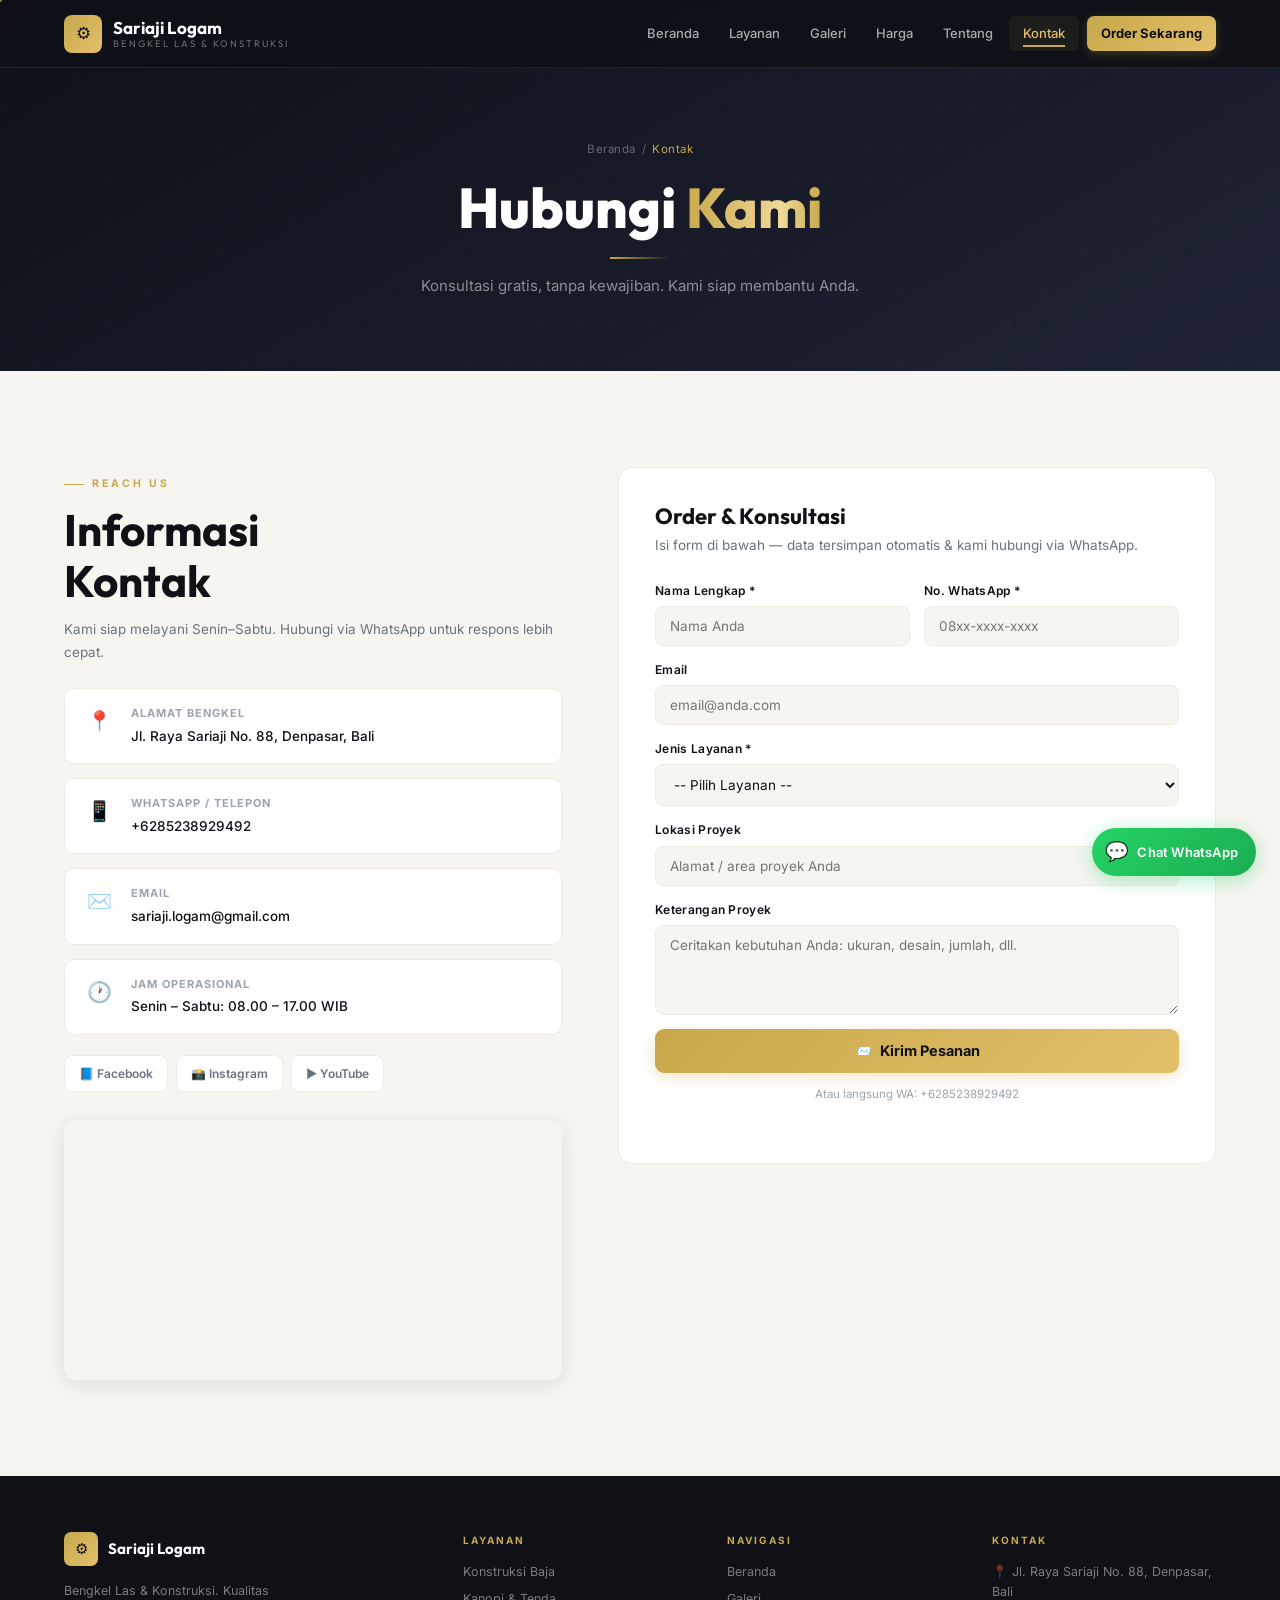
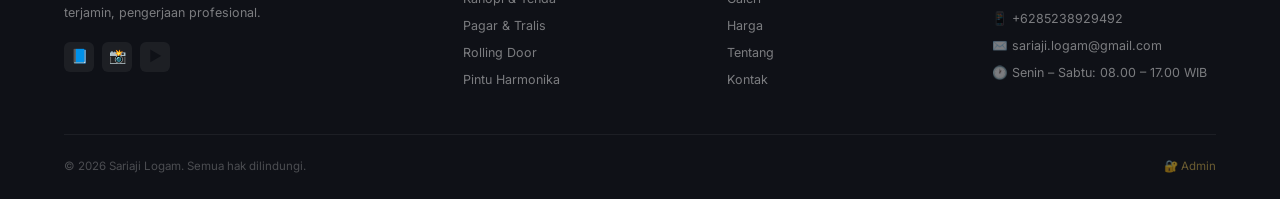
==== pages/kontak.html @ da73a46d "kedua" ====
<!DOCTYPE html>
<html lang="id">
<head>
<meta charset="UTF-8"/><meta name="viewport" content="width=device-width,initial-scale=1.0"/>
<title>Kontak – Sariaji Logam</title>
<link rel="stylesheet" href="../css/style.css"/>
<link rel="stylesheet" href="../css/animate.css"/>
<link rel="stylesheet" href="../css/pages.css"/>
</head>
<body>
<div id="nav-root"></div>

<div class="page-hero">
  <div class="page-hero-content">
    <div class="breadcrumb"><a href="../index.html">Beranda</a> / <span>Kontak</span></div>
    <h1>Hubungi <span class="gold-text gold-shimmer">Kami</span></h1>
    <p>Konsultasi gratis, tanpa kewajiban. Kami siap membantu Anda.</p>
  </div>
</div>

<section style="background:var(--light)">
  <div class="kontak-grid">
    <div>
      <div class="tag">Reach Us</div>
      <h2 class="sec-title">Informasi<br>Kontak</h2>
      <p style="font-size:13.5px;color:var(--muted);margin-top:8px;line-height:1.7">Kami siap melayani Senin–Sabtu. Hubungi via WhatsApp untuk respons lebih cepat.</p>
      <div class="kc-list" id="kcList"></div>
      <div class="sosmed-row" id="sosmedRow"></div>
      <div style="margin-top:28px;border-radius:12px;overflow:hidden;box-shadow:0 4px 20px rgba(15,17,23,.1)">
        <iframe
          src="https://www.google.com/maps/embed?pb=!1m18!1m12!1m3!1d7890.299536231312!2d115.12327974676799!3d-8.581595230432125!2m3!1f0!2f0!3f0!3m2!1i1024!2i768!4f13.1!3m3!1m2!1s0x2dd239eb7565d52b%3A0x7806059076174962!2sSariaji%20Logam!5e0!3m2!1sen!2sid!4v1772530484784!5m2!1sen!2sid"
          width="100%" height="260" style="border:0;display:block"
          allowfullscreen loading="lazy" referrerpolicy="no-referrer-when-downgrade">
        </iframe>
      </div>
    </div>

    <div class="order-form">
      <div id="formSuccess" class="form-success" style="display:none">
        <div class="check">✅</div>
        <h4>Pesanan Terkirim!</h4>
        <p>Data Anda sudah masuk. Tim kami akan menghubungi via WhatsApp segera.</p>
        <button onclick="resetForm()" class="btn btn-gold">+ Kirim Pesanan Lain</button>
      </div>
      <div id="formBody">
        <h3>Order & Konsultasi</h3>
        <p>Isi form di bawah — data tersimpan otomatis & kami hubungi via WhatsApp.</p>
        <div class="form-row">
          <div class="fg"><label>Nama Lengkap *</label><input type="text" id="fNama" placeholder="Nama Anda"/></div>
          <div class="fg"><label>No. WhatsApp *</label><input type="tel" id="fHP" placeholder="08xx-xxxx-xxxx"/></div>
        </div>
        <div class="fg"><label>Email</label><input type="email" id="fEmail" placeholder="email@anda.com"/></div>
        <div class="fg"><label>Jenis Layanan *</label>
          <select id="fLayanan">
            <option value="">-- Pilih Layanan --</option>
            <option>Konstruksi Baja</option>
            <option>Kanopi & Tenda</option>
            <option>Pagar & Tralis</option>
            <option>Rolling Door</option>
            <option>Pintu Besi / Harmonika</option>
            <option>Las & Fabrikasi Custom</option>
            <option>Lainnya</option>
          </select>
        </div>
        <div class="fg"><label>Lokasi Proyek</label><input type="text" id="fLokasi" placeholder="Alamat / area proyek Anda"/></div>
        <div class="fg"><label>Keterangan Proyek</label><textarea id="fPesan" placeholder="Ceritakan kebutuhan Anda: ukuran, desain, jumlah, dll."></textarea></div>
        <button class="btn-submit" id="btnKirim" onclick="kirimPesanan()">
          <span id="btnIcon">📨</span>
          <span id="btnText">Kirim Pesanan</span>
        </button>
        <p style="text-align:center;font-size:11.5px;color:var(--muted2);margin-top:12px" id="waInfo"></p>
      </div>
    </div>
  </div>
</section>

<div id="footer-root"></div>
<script src="../js/app.js"></script>
<script>
document.getElementById('nav-root').innerHTML    = renderNavbar('kontak','../');
document.getElementById('footer-root').innerHTML = renderFooter('../');

const info = Store.get('info');

document.getElementById('kcList').innerHTML = `
  <div class="kc"><div class="kc-icon">📍</div><div><div class="kc-lbl">Alamat Bengkel</div><div class="kc-val">${info.alamat}</div></div></div>
  <div class="kc"><div class="kc-icon">📱</div><div><div class="kc-lbl">WhatsApp / Telepon</div><div class="kc-val">+${info.wa}</div></div></div>
  <div class="kc"><div class="kc-icon">✉️</div><div><div class="kc-lbl">Email</div><div class="kc-val">${info.email}</div></div></div>
  <div class="kc"><div class="kc-icon">🕐</div><div><div class="kc-lbl">Jam Operasional</div><div class="kc-val">${info.jam}</div></div></div>`;

document.getElementById('sosmedRow').innerHTML = `
  <a href="${info.fb}" class="sosmed-pill">📘 Facebook</a>
  <a href="${info.ig}" class="sosmed-pill">📸 Instagram</a>
  <a href="${info.yt}" class="sosmed-pill">▶️ YouTube</a>`;

document.getElementById('waInfo').textContent = `Atau langsung WA: +${info.wa}`;

async function kirimPesanan() {
  const nama    = document.getElementById('fNama').value.trim();
  const hp      = document.getElementById('fHP').value.trim();
  const email   = document.getElementById('fEmail').value.trim();
  const layanan = document.getElementById('fLayanan').value;
  const lokasi  = document.getElementById('fLokasi').value.trim();
  const pesan   = document.getElementById('fPesan').value.trim();

  if (!nama||!hp||!layanan) { alert('Mohon lengkapi nama, nomor HP, dan jenis layanan.'); return; }

  const btn = document.getElementById('btnKirim');
  btn.disabled = true;
  document.getElementById('btnIcon').innerHTML = '<span class="spinner"></span>';
  document.getElementById('btnText').textContent = 'Mengirim...';

  const now = new Date();
  const tgl = now.toLocaleDateString('id-ID',{day:'2-digit',month:'2-digit',year:'numeric'}) + ' ' + now.toLocaleTimeString('id-ID',{hour:'2-digit',minute:'2-digit'});

  // Simpan ke localStorage dulu
  const pesanan = Store.get('pesanan') || [];
  const newOrder = { id: Date.now(), tanggal:tgl, nama, hp, email, layanan, lokasi, keterangan:pesan, status:'Menunggu' };
  pesanan.push(newOrder);
  Store.set('pesanan', pesanan);

  // Kirim ke Google Sheets
  try {
    await fetch(SHEETS_URL, {
      method:'POST', mode:'no-cors',
      headers:{'Content-Type':'application/json'},
      body: JSON.stringify({ tanggal:tgl, nama, hp, email, layanan, lokasi, keterangan:pesan })
    });
  } catch(e) { console.log('Sheets error:', e); }

  // Sukses
  document.getElementById('formBody').style.display = 'none';
  document.getElementById('formSuccess').style.display = 'block';

  // Buka WA
  const msg = `Halo Sariaji Logam! 👋\n\n*Nama:* ${nama}\n*No. HP:* ${hp}\n*Layanan:* ${layanan}\n*Lokasi:* ${lokasi||'-'}\n*Keterangan:* ${pesan||'-'}`;
  setTimeout(()=>window.open(`https://wa.me/${info.wa}?text=${encodeURIComponent(msg)}`,'_blank'), 800);
}

function resetForm() {
  ['fNama','fHP','fEmail','fLokasi','fPesan'].forEach(id=>document.getElementById(id).value='');
  document.getElementById('fLayanan').value='';
  document.getElementById('formSuccess').style.display='none';
  document.getElementById('formBody').style.display='block';
  const btn=document.getElementById('btnKirim');
  btn.disabled=false;
  document.getElementById('btnIcon').textContent='📨';
  document.getElementById('btnText').textContent='Kirim Pesanan';
}
</script>
<script src="js/animate.js"></script>
<script src="../js/animate.js"></script>
</body>
</html>
---- css/style.css ----
@import url('https://fonts.googleapis.com/css2?family=Outfit:wght@300;400;500;600;700;800&family=Inter:wght@300;400;500;600&display=swap');

:root {
  --dark:    #0f1117;
  --dark2:   #181c27;
  --dark3:   #1e2334;
  --gold:    #c8a84b;
  --gold2:   #e2c06a;
  --gold3:   #f0d898;
  --light:   #f7f5f0;
  --light2:  #eeebe3;
  --white:   #ffffff;
  --text:    #0f1117;
  --muted:   #6b7280;
  --muted2:  #9ca3af;
  --border:  rgba(200,168,75,.15);
  --radius:  10px;
  --shadow:  0 4px 24px rgba(15,17,23,.08);
  --shadow2: 0 12px 48px rgba(15,17,23,.14);
  --trans:   all .22s ease;
}

*,*::before,*::after { margin:0; padding:0; box-sizing:border-box; }
html { scroll-behavior:smooth; }
body { font-family:'Inter',sans-serif; background:var(--light); color:var(--text); overflow-x:hidden; line-height:1.6; }
img { max-width:100%; height:auto; display:block; }
a { text-decoration:none; color:inherit; }
button { font-family:'Inter',sans-serif; cursor:pointer; border:none; }
::-webkit-scrollbar { width:5px; }
::-webkit-scrollbar-track { background:var(--light2); }
::-webkit-scrollbar-thumb { background:var(--gold); border-radius:3px; }

/* ── TYPOGRAPHY ── */
.gold-text {
  background:linear-gradient(135deg,var(--gold),var(--gold2));
  -webkit-background-clip:text; -webkit-text-fill-color:transparent; background-clip:text;
}
h1,h2,h3,h4 { font-family:'Outfit',sans-serif; line-height:1.15; }

.tag {
  display:inline-flex; align-items:center; gap:8px;
  font-size:10.5px; font-weight:700; letter-spacing:3px;
  text-transform:uppercase; color:var(--gold); margin-bottom:12px;
}
.tag::before { content:''; width:20px; height:1px; background:var(--gold); }

.sec-head { margin-bottom:56px; }
.sec-head.center { text-align:center; }
.sec-head.center .tag { justify-content:center; }
.sec-head.center .tag::before,.sec-head.center .tag::after { content:''; width:20px; height:1px; background:var(--gold); }

h2.sec-title {
  font-size:clamp(26px,3.8vw,44px); font-weight:700;
  color:var(--dark); margin-bottom:12px;
}
.sec-sub { font-size:15px; color:var(--muted); max-width:480px; line-height:1.75; }
.sec-head.center .sec-sub { margin:0 auto; }

/* ── BUTTONS ── */
.btn {
  display:inline-flex; align-items:center; gap:8px;
  font-weight:600; font-size:13.5px; padding:12px 24px;
  border-radius:8px; transition:var(--trans); cursor:pointer; border:none;
}
.btn-gold {
  background:linear-gradient(135deg,var(--gold),var(--gold2));
  color:var(--dark); box-shadow:0 4px 16px rgba(200,168,75,.3);
}
.btn-gold:hover { transform:translateY(-2px); box-shadow:0 8px 24px rgba(200,168,75,.4); }
.btn-outline { background:transparent; border:1.5px solid rgba(255,255,255,.2); color:var(--white); }
.btn-outline:hover { border-color:var(--gold); color:var(--gold); }
.btn-dark { background:var(--dark); color:var(--white); }
.btn-dark:hover { background:var(--dark3); transform:translateY(-1px); }
.btn-ghost { background:rgba(200,168,75,.08); color:var(--gold); border:1px solid var(--border); }
.btn-ghost:hover { background:rgba(200,168,75,.15); }

/* ── NAVBAR ── */
#navbar {
  position:fixed; top:0; left:0; right:0; z-index:999;
  height:68px; display:flex; align-items:center; justify-content:space-between;
  padding:0 5%; background:rgba(15,17,23,.96);
  backdrop-filter:blur(20px);
  border-bottom:1px solid rgba(200,168,75,.12);
  transition:var(--trans);
}
#navbar.scrolled { height:58px; }
.nb-logo { display:flex; align-items:center; gap:11px; }
.nb-logo-mark {
  width:38px; height:38px; border-radius:8px;
  background:linear-gradient(135deg,var(--gold),var(--gold2));
  display:flex; align-items:center; justify-content:center;
  font-size:17px; flex-shrink:0;
}
.nb-logo-text { color:var(--white); font-family:'Outfit',sans-serif; font-size:17px; font-weight:700; line-height:1.1; }
.nb-logo-text small { display:block; font-size:9.5px; font-weight:400; color:rgba(255,255,255,.4); letter-spacing:2px; text-transform:uppercase; }
.nb-links { display:flex; align-items:center; gap:2px; }
.nb-link {
  padding:7px 14px; color:rgba(255,255,255,.65); font-size:13px; font-weight:500;
  border-radius:6px; transition:var(--trans);
}
.nb-link:hover,.nb-link.active { color:var(--gold2); background:rgba(200,168,75,.08); }
.nb-cta {
  background:linear-gradient(135deg,var(--gold),var(--gold2)) !important;
  color:var(--dark) !important; font-weight:700 !important;
  border-radius:7px !important; margin-left:6px;
  box-shadow:0 3px 10px rgba(200,168,75,.25);
}
.nb-cta:hover { transform:translateY(-1px); box-shadow:0 6px 16px rgba(200,168,75,.35) !important; }
.nb-hamburger { display:none; flex-direction:column; gap:5px; background:none; border:none; padding:4px; }
.nb-hamburger span { display:block; width:21px; height:1.5px; background:var(--white); transition:.3s; }
.nb-mobile {
  display:none; position:fixed; inset:0; top:68px;
  background:rgba(15,17,23,.98); z-index:998;
  flex-direction:column; align-items:center; justify-content:center; gap:6px;
}
.nb-mobile.open { display:flex; }
.nb-mobile .nb-link { font-size:17px; padding:13px 48px; width:100%; text-align:center; }

/* ── PAGE HERO ── */
.page-hero {
  padding:140px 5% 72px;
  background:linear-gradient(150deg,var(--dark) 0%,var(--dark3) 100%);
  position:relative; overflow:hidden;
}
.page-hero::before {
  content:''; position:absolute; inset:0;
  background-image:radial-gradient(circle at 1px 1px,rgba(200,168,75,.04) 1px,transparent 0);
  background-size:36px 36px;
}
.page-hero-content { position:relative; z-index:2; text-align:center; }
.breadcrumb {
  display:flex; align-items:center; gap:6px; justify-content:center;
  font-size:11.5px; color:rgba(255,255,255,.35); margin-bottom:18px; letter-spacing:.5px;
}
.breadcrumb a { color:rgba(255,255,255,.35); }
.breadcrumb span { color:var(--gold); }
.page-hero h1 { font-size:clamp(32px,5vw,56px); font-weight:800; color:var(--white); margin-bottom:14px; }
.page-hero p { font-size:15px; color:rgba(255,255,255,.5); max-width:480px; margin:0 auto; line-height:1.75; }

/* ── FOOTER ── */
footer { background:var(--dark); padding:56px 5% 24px; }
.footer-grid { display:grid; grid-template-columns:1.6fr 1fr 1fr 1fr; gap:40px; margin-bottom:44px; }
.footer-logo { display:flex; align-items:center; gap:10px; margin-bottom:14px; }
.footer-logo-mark { width:34px; height:34px; border-radius:7px; background:linear-gradient(135deg,var(--gold),var(--gold2)); display:flex; align-items:center; justify-content:center; font-size:15px; }
.footer-logo-name { font-family:'Outfit',sans-serif; font-size:15px; font-weight:700; color:var(--white); }
.footer-tagline { font-size:12.5px; color:rgba(255,255,255,.45); line-height:1.75; max-width:210px; }
.footer-socials { display:flex; gap:8px; margin-top:18px; }
.social-icon { width:30px; height:30px; border-radius:6px; background:rgba(255,255,255,.06); display:flex; align-items:center; justify-content:center; font-size:14px; transition:var(--trans); }
.social-icon:hover { background:rgba(200,168,75,.18); }
.footer-col-title { font-size:10px; font-weight:700; letter-spacing:2px; text-transform:uppercase; color:var(--gold); margin-bottom:14px; }
.footer-links { display:flex; flex-direction:column; gap:7px; font-size:12.5px; color:rgba(255,255,255,.45); }
.footer-links a { transition:color .2s; }
.footer-links a:hover { color:var(--gold2); }
.footer-bottom { padding-top:22px; border-top:1px solid rgba(255,255,255,.06); display:flex; justify-content:space-between; align-items:center; font-size:11.5px; color:rgba(255,255,255,.25); flex-wrap:wrap; gap:8px; }
.footer-admin-link { color:rgba(200,168,75,.5) !important; transition:color .2s; }
.footer-admin-link:hover { color:var(--gold) !important; }

/* ── WA FLOAT ── */
.wa-float {
  position:fixed; bottom:24px; right:24px; z-index:997;
  height:48px; border-radius:40px; padding:0 18px 0 13px;
  background:linear-gradient(135deg,#25d366,#1aad52);
  display:inline-flex; align-items:center; gap:8px;
  box-shadow:0 4px 20px rgba(37,211,102,.4);
  transition:transform .25s cubic-bezier(.34,1.56,.64,1), box-shadow .25s ease;
  animation:waPulse 3s ease-in-out infinite;
  color:#fff; font-weight:600; font-size:13px; letter-spacing:.2px;
  text-decoration:none; white-space:nowrap;
}
.wa-float .wa-icon { font-size:19px; flex-shrink:0; }
.wa-float:hover { transform:scale(1.05) translateY(-2px); box-shadow:0 8px 28px rgba(37,211,102,.55); }
@keyframes waPulse {
  0%,100% { box-shadow:0 4px 20px rgba(37,211,102,.4); }
  50% { box-shadow:0 4px 28px rgba(37,211,102,.65), 0 0 0 8px rgba(37,211,102,.07); }
}

/* ── ANIMATIONS ── */
@keyframes fadeUp { from { opacity:0; transform:translateY(18px); } to { opacity:1; transform:translateY(0); } }
.a1 { animation:fadeUp .55s .0s ease both; }
.a2 { animation:fadeUp .55s .1s ease both; }
.a3 { animation:fadeUp .55s .2s ease both; }
.a4 { animation:fadeUp .55s .3s ease both; }
.a5 { animation:fadeUp .55s .4s ease both; }
.reveal { opacity:0; transform:translateY(20px); transition:opacity .55s ease, transform .55s ease; }
.reveal.visible { opacity:1; transform:none; }

/* ── UTILS ── */
.container { max-width:1200px; margin:0 auto; padding:0 5%; }
.text-center { text-align:center; }
.mt-32 { margin-top:32px; }
section { padding:96px 5%; }

/* ── RESPONSIVE ── */
@media(max-width:1024px) { .footer-grid { grid-template-columns:1fr 1fr; } }
@media(max-width:768px) {
  .nb-links { display:none; }
  .nb-hamburger { display:flex; }
  .footer-grid { grid-template-columns:1fr 1fr; gap:24px; }
  section { padding:72px 5%; }
}
@media(max-width:480px) { .footer-grid { grid-template-columns:1fr; } }
---- css/pages.css ----
/* ══ PAGES CSS ══ */

/* ── LAYANAN ── */
.layanan-grid { display:grid; grid-template-columns:repeat(3,1fr); gap:20px; }
.layanan-card {
  background:var(--white); border-radius:12px; padding:28px 24px;
  border:1px solid var(--light2); transition:var(--trans);
}
.layanan-card:hover { border-color:var(--border); box-shadow:var(--shadow2); transform:translateY(-4px); }
.lc-icon { font-size:32px; margin-bottom:16px; }
.lc-name { font-family:'Outfit',sans-serif; font-size:18px; font-weight:700; color:var(--dark); margin-bottom:8px; }
.lc-desc { font-size:13.5px; color:var(--muted); line-height:1.75; margin-bottom:18px; }
.lc-harga { font-size:13px; font-weight:700; color:var(--gold); background:rgba(200,168,75,.08); padding:6px 12px; border-radius:6px; display:inline-block; }

.proses-section { background:var(--dark); padding:96px 5%; }
.proses-section .sec-title { color:var(--white); }
.proses-section .sec-sub { color:rgba(255,255,255,.45); }
.proses-grid { display:grid; grid-template-columns:repeat(5,1fr); gap:2px; margin-top:48px; }
.proses-card { background:var(--dark2); padding:28px 20px; border:1px solid rgba(200,168,75,.06); text-align:center; }
.proses-num { font-family:'Outfit',sans-serif; font-size:36px; font-weight:800; background:linear-gradient(135deg,var(--gold),var(--gold2)); -webkit-background-clip:text; -webkit-text-fill-color:transparent; background-clip:text; line-height:1; margin-bottom:12px; }
.proses-title { font-family:'Outfit',sans-serif; font-size:14px; font-weight:700; color:var(--white); margin-bottom:6px; }
.proses-desc { font-size:12px; color:rgba(255,255,255,.4); line-height:1.6; }

/* ── GALERI ── */
.filter-bar { display:flex; gap:8px; flex-wrap:wrap; justify-content:center; margin-bottom:40px; }
.filter-btn {
  padding:8px 18px; border-radius:20px; font-size:12.5px; font-weight:600;
  border:1.5px solid var(--light2); background:var(--white); color:var(--muted);
  cursor:pointer; transition:var(--trans);
}
.filter-btn.active,.filter-btn:hover { border-color:var(--gold); color:var(--gold); background:rgba(200,168,75,.06); }
.galeri-grid { display:grid; grid-template-columns:repeat(3,1fr); gap:14px; }
.galeri-item {
  aspect-ratio:4/3; border-radius:10px; overflow:hidden;
  position:relative; cursor:pointer; background:var(--dark3);
}
.galeri-item img { width:100%; height:100%; object-fit:cover; transition:transform .4s; }
.galeri-item:hover img { transform:scale(1.06); }
.galeri-overlay {
  position:absolute; inset:0;
  background:linear-gradient(to top,rgba(15,17,23,.75) 0%,transparent 55%);
  opacity:0; transition:.3s; display:flex; align-items:flex-end; padding:16px;
}
.galeri-item:hover .galeri-overlay { opacity:1; }
.galeri-label { font-size:13px; font-weight:600; color:var(--white); }
.galeri-kat { font-size:10.5px; color:var(--gold2); letter-spacing:1px; text-transform:uppercase; }
.galeri-placeholder { width:100%; height:100%; display:flex; flex-direction:column; align-items:center; justify-content:center; gap:8px; color:rgba(255,255,255,.25); font-size:12px; background:var(--dark2); }
.galeri-placeholder span:first-child { font-size:36px; }

/* ── HARGA ── */
.harga-grid { display:grid; grid-template-columns:repeat(3,1fr); gap:20px; }
.harga-card {
  background:var(--white); border-radius:14px; padding:32px 26px;
  border:1.5px solid var(--light2); transition:var(--trans); position:relative;
}
.harga-card:hover { border-color:var(--border); box-shadow:var(--shadow2); transform:translateY(-4px); }
.harga-card.featured { border-color:var(--gold); background:var(--dark); }
.harga-card.featured .hc-name { color:var(--white); }
.harga-card.featured .hc-fitur li { color:rgba(255,255,255,.65); }
.hc-badge {
  position:absolute; top:-12px; left:50%; transform:translateX(-50%);
  background:linear-gradient(135deg,var(--gold),var(--gold2));
  color:var(--dark); font-size:10px; font-weight:800; letter-spacing:1px;
  text-transform:uppercase; padding:4px 16px; border-radius:20px;
}
.hc-name { font-family:'Outfit',sans-serif; font-size:19px; font-weight:700; color:var(--dark); margin-bottom:6px; }
.hc-price {
  font-family:'Outfit',sans-serif; font-size:34px; font-weight:800;
  background:linear-gradient(135deg,var(--gold),var(--gold2));
  -webkit-background-clip:text; -webkit-text-fill-color:transparent; background-clip:text;
  line-height:1; margin-bottom:4px;
}
.hc-sat { font-size:13px; color:var(--muted); margin-bottom:20px; }
.hc-divider { height:1px; background:var(--light2); margin:20px 0; }
.harga-card.featured .hc-divider { background:rgba(255,255,255,.1); }
.hc-fitur { list-style:none; display:flex; flex-direction:column; gap:9px; margin-bottom:24px; }
.hc-fitur li { font-size:13px; color:var(--muted); display:flex; gap:8px; align-items:flex-start; }
.hc-fitur li::before { content:'✓'; color:var(--gold); font-weight:700; flex-shrink:0; }
.harga-card.featured .hc-fitur li::before { color:var(--gold2); }

/* ── KONTAK ── */
.kontak-grid { display:grid; grid-template-columns:1fr 1.2fr; gap:56px; align-items:start; }
.kc-list { display:flex; flex-direction:column; gap:14px; margin-top:24px; }
.kc {
  display:flex; gap:14px; align-items:flex-start;
  padding:16px; border-radius:10px;
  background:var(--white); border:1px solid var(--light2);
}
.kc-icon { font-size:20px; flex-shrink:0; width:36px; text-align:center; }
.kc-lbl { font-size:11px; font-weight:700; letter-spacing:1px; text-transform:uppercase; color:var(--muted2); margin-bottom:3px; }
.kc-val { font-size:13.5px; font-weight:500; color:var(--dark); }
.sosmed-row { display:flex; gap:8px; margin-top:20px; }
.sosmed-pill { padding:8px 14px; border-radius:8px; font-size:12px; font-weight:600; background:var(--white); border:1px solid var(--light2); color:var(--muted); transition:var(--trans); }
.sosmed-pill:hover { border-color:var(--gold); color:var(--gold); }

/* ORDER FORM */
.order-form { background:var(--white); border-radius:14px; padding:36px; border:1px solid var(--light2); }
.order-form h3 { font-family:'Outfit',sans-serif; font-size:22px; font-weight:700; color:var(--dark); margin-bottom:6px; }
.order-form p { font-size:13.5px; color:var(--muted); margin-bottom:24px; }
.form-row { display:grid; grid-template-columns:1fr 1fr; gap:14px; }
.fg { display:flex; flex-direction:column; gap:6px; margin-bottom:14px; }
.fg label { font-size:12px; font-weight:600; color:var(--dark); letter-spacing:.3px; }
.fg input,.fg select,.fg textarea {
  padding:11px 14px; border-radius:8px;
  border:1.5px solid var(--light2); background:var(--light);
  font-size:13.5px; color:var(--dark); outline:none; transition:var(--trans);
  font-family:'Inter',sans-serif;
}
.fg input:focus,.fg select:focus,.fg textarea:focus { border-color:var(--gold); background:var(--white); }
.fg textarea { resize:vertical; min-height:90px; }
.btn-submit {
  width:100%; padding:13px; border-radius:9px;
  background:linear-gradient(135deg,var(--gold),var(--gold2));
  color:var(--dark); font-size:14.5px; font-weight:700;
  border:none; cursor:pointer; transition:var(--trans);
  display:flex; align-items:center; justify-content:center; gap:8px;
  box-shadow:0 4px 16px rgba(200,168,75,.3);
}
.btn-submit:hover { transform:translateY(-2px); box-shadow:0 8px 24px rgba(200,168,75,.4); }
.btn-submit:disabled { opacity:.6; cursor:not-allowed; transform:none; }
.spinner { width:16px; height:16px; border:2px solid rgba(15,17,23,.15); border-top-color:var(--dark); border-radius:50%; animation:spin .6s linear infinite; }
@keyframes spin { to { transform:rotate(360deg); } }
.form-success { text-align:center; padding:40px 20px; }
.form-success .check { font-size:48px; margin-bottom:14px; }
.form-success h4 { font-family:'Outfit',sans-serif; font-size:20px; font-weight:700; color:var(--dark); margin-bottom:8px; }
.form-success p { font-size:13.5px; color:var(--muted); margin-bottom:20px; }

/* ── TENTANG ── */
.about-grid { display:grid; grid-template-columns:1fr 1fr; gap:64px; align-items:center; }
.about-img { border-radius:14px; overflow:hidden; aspect-ratio:4/3; background:var(--dark2); }
.about-img img { width:100%; height:100%; object-fit:cover; }
.ms-grid { display:grid; grid-template-columns:repeat(2,1fr); gap:20px; margin-top:40px; }
.ms-card { background:var(--white); border-radius:12px; padding:22px; border:1px solid var(--light2); text-align:center; }
.ms-num { font-family:'Outfit',sans-serif; font-size:28px; font-weight:800; background:linear-gradient(135deg,var(--gold),var(--gold2)); -webkit-background-clip:text; -webkit-text-fill-color:transparent; background-clip:text; }
.ms-lbl { font-size:12px; color:var(--muted); margin-top:4px; }
.team-grid { display:grid; grid-template-columns:repeat(3,1fr); gap:24px; }
.team-card { background:var(--white); border-radius:12px; padding:24px; border:1px solid var(--light2); text-align:center; transition:var(--trans); }
.team-card:hover { border-color:var(--border); box-shadow:var(--shadow); transform:translateY(-3px); }
.team-avatar { width:72px; height:72px; border-radius:50%; margin:0 auto 14px; background:linear-gradient(135deg,var(--gold),var(--gold2)); display:flex; align-items:center; justify-content:center; font-family:'Outfit',sans-serif; font-size:24px; font-weight:700; color:var(--dark); }
.team-name { font-family:'Outfit',sans-serif; font-size:16px; font-weight:700; color:var(--dark); margin-bottom:4px; }
.team-role { font-size:12px; color:var(--gold); font-weight:600; margin-bottom:8px; }
.team-bio { font-size:12.5px; color:var(--muted); line-height:1.6; }

/* ── RESPONSIVE ── */
@media(max-width:1024px) {
  .layanan-grid { grid-template-columns:repeat(2,1fr); }
  .proses-grid { grid-template-columns:repeat(3,1fr); }
  .harga-grid { grid-template-columns:repeat(2,1fr); }
  .kontak-grid { grid-template-columns:1fr; gap:32px; }
  .about-grid { grid-template-columns:1fr; gap:36px; }
}
@media(max-width:768px) {
  .layanan-grid { grid-template-columns:1fr; }
  .galeri-grid { grid-template-columns:repeat(2,1fr); }
  .harga-grid { grid-template-columns:1fr; }
  .proses-grid { grid-template-columns:repeat(2,1fr); }
  .team-grid { grid-template-columns:repeat(2,1fr); }
  .form-row { grid-template-columns:1fr; }
}
@media(max-width:480px) {
  .galeri-grid { grid-template-columns:1fr; }
  .team-grid { grid-template-columns:1fr; }
  .ms-grid { grid-template-columns:1fr 1fr; }
}
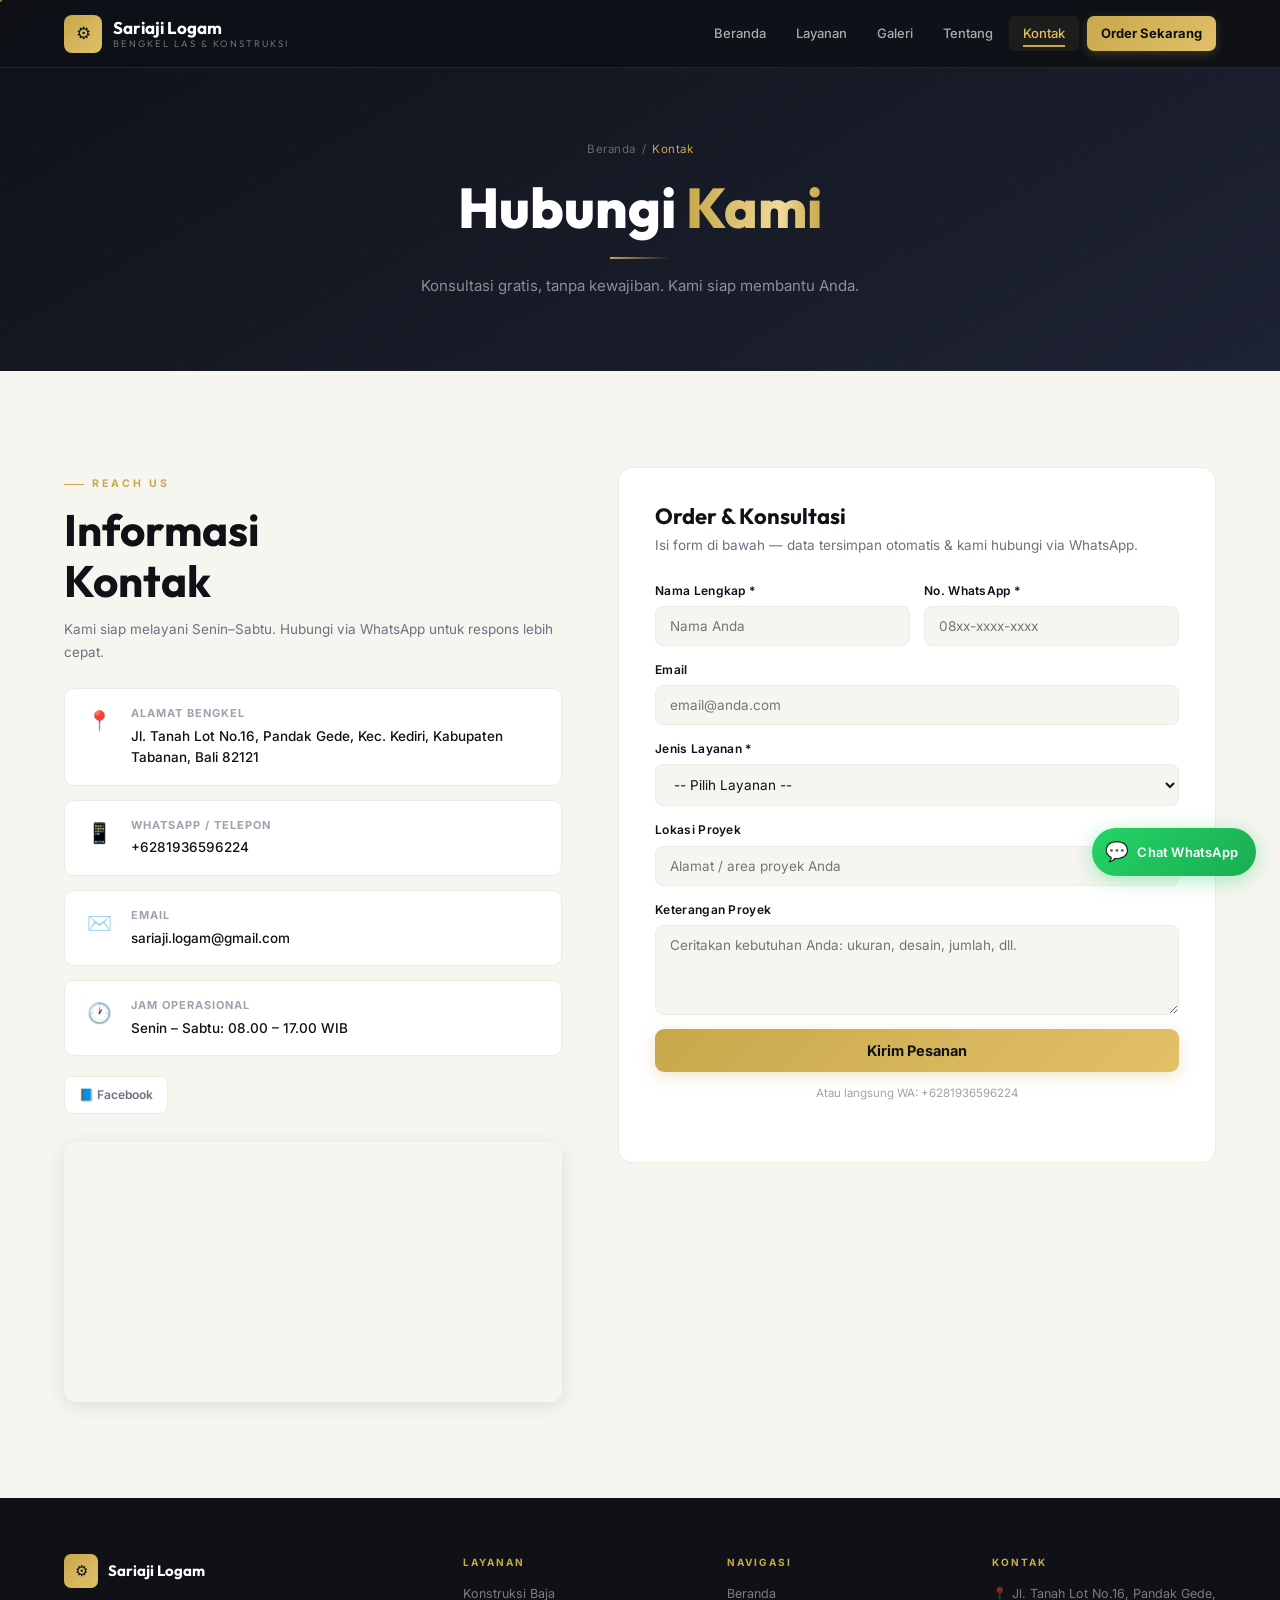
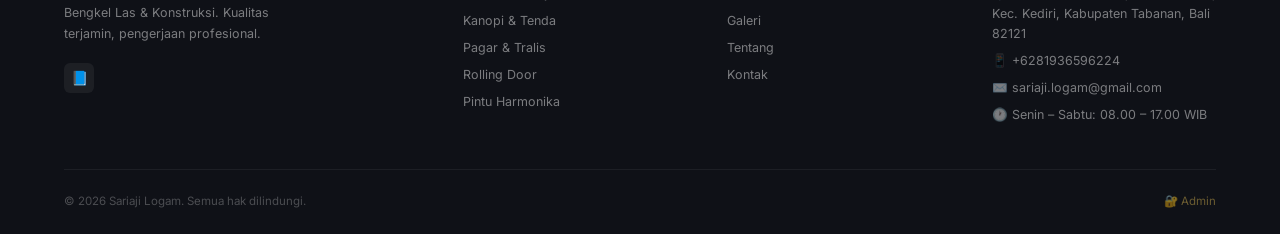
==== commit 8ee7c769: "Update galeri foto asli bengkel" ====
--- a/pages/kontak.html
+++ b/pages/kontak.html
@@ -65,7 +65,6 @@
         <div class="fg"><label>Lokasi Proyek</label><input type="text" id="fLokasi" placeholder="Alamat / area proyek Anda"/></div>
         <div class="fg"><label>Keterangan Proyek</label><textarea id="fPesan" placeholder="Ceritakan kebutuhan Anda: ukuran, desain, jumlah, dll."></textarea></div>
         <button class="btn-submit" id="btnKirim" onclick="kirimPesanan()">
-          <span id="btnIcon">📨</span>
           <span id="btnText">Kirim Pesanan</span>
         </button>
         <p style="text-align:center;font-size:11.5px;color:var(--muted2);margin-top:12px" id="waInfo"></p>
@@ -89,9 +88,7 @@
   <div class="kc"><div class="kc-icon">🕐</div><div><div class="kc-lbl">Jam Operasional</div><div class="kc-val">${info.jam}</div></div></div>`;
 
 document.getElementById('sosmedRow').innerHTML = `
-  <a href="${info.fb}" class="sosmed-pill">📘 Facebook</a>
-  <a href="${info.ig}" class="sosmed-pill">📸 Instagram</a>
-  <a href="${info.yt}" class="sosmed-pill">▶️ YouTube</a>`;
+  <a href="${info.fb}" class="sosmed-pill">📘 Facebook</a>`;
 
 document.getElementById('waInfo').textContent = `Atau langsung WA: +${info.wa}`;
 
